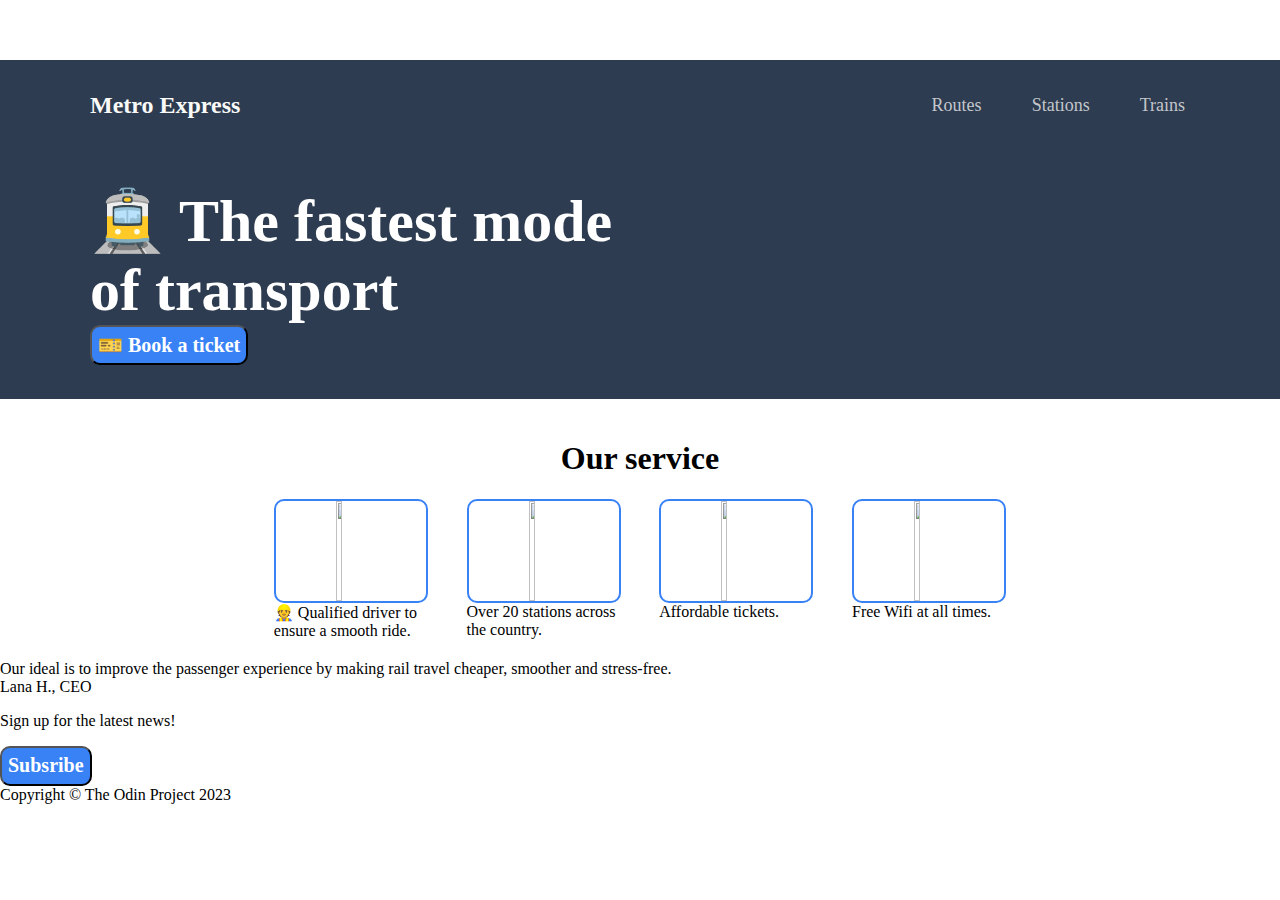
==== Landing_page/index.html @ eb23e8ab "Add files via upload" ====
<!DOCTYPE html>
<html lang="en">

<head>
    <meta charset="UTF-8">
    <meta http-equiv="X-UA-Compatible" content="IE=edge">
    <meta name="viewport" content="width=device-width, initial-scale=1.0">
    <meta name="apple-mobile-web-app-capable" content="yes">
    <meta name="apple-mobile-web-app-status-bar-style" content="black">
    <link rel="stylesheet" href="styles.css">
    <link rel="icon" 
        href="data:image/svg+xml, <svg xmlns="%22http://www.w3.org/2000/svg%22 viewBox="%220 0 100 100%22><text y=%22.9em%22 font-size=%2290%22></text></svg>">
    <title>Metro Express</title>
</head>        

<body>
    <div class="top-section">
        <div class="header">
            <div class="header-logo">
                Metro Express
            </div>
            <div class="header-links">
                <ul>
                    <li>Routes</li>
                    <li>Stations</li>
                    <li>Trains</li>
                </ul>
            </div>
        </div>
        <div class="top-subsection">
            <div class="top-text">
                <div class="title">🚊 The fastest mode of transport</div>
            </div>
            <button class="mybutton">🎫 Book a ticket</button>
        </div>
        <div class="top-image">
            <img src="img/train-platform.png" alt="">
        </div>
    </div>
    <div class="intro-section">
        <h1 class="heading">Our service</h1>
        <div class="grid">
            <div class="image-container">
                <div class="image-box">
                    <img src="img/driver.png" alt="">
                </div>
                <div class="image-caption">
                    👷 Qualified driver to ensure a smooth ride.
                </div>
            </div>

            <div class="image-container">
                <div class="image-box">
                    <img src="img/railway-station.png" alt="">
                </div>
                
                <div class="image-caption">
                    Over 20 stations across the country.
                </div>
            </div>
            
            <div class="image-container">
                <div class="image-box">
                    <img src="img/ticket-window.png" alt="">
                </div>
                
                <div class="image-caption">
                    Affordable tickets.
                </div>
            </div>
            
            <div class="image-container">
                <div class="image-box">
                    <img src="img/wifi-signal.png" alt="">
                </div>
                
                <div class="image-caption">
                    Free Wifi at all times.
                </div>
            </div>
        </div>
    </div>
    
    <div class="quote-section">
        <div class="quote-container">
            <div class="quote-text">
                Our ideal is to improve the passenger experience by making rail travel cheaper, smoother and stress-free.
            </div> 
      
            <div class="quote-owner">
                Lana H., CEO
            </div> 
        </div>
    </div>
    
    <div class="sign-up-section">
        <div class="sign-up-box">
            <p>Sign up for the latest news!</p>
            <button class="mybutton">Subsribe</button>
        </div>
    </div>
    
    <div class="footer">
        Copyright &#169 The Odin Project 2023
    </div>

</body>

</html>
---- Landing_page/styles.css ----
@font-face {
    font-family: "truenoexbd";
    src: url(font/truenoexbd.otf);
}

@font-face {
    font-family: "truenoltit";
    src: url(font/truenoltit.otf);
}

@font-face {
    font-family: "truenobd";
    src: url(font/truenobd.otf);
}

body{
    display: flex;
    flex-direction: column;
    flex-wrap: wrap;
    margin: 0;
    padding: 0;
    align-items: space-around;
    font-family: "truenoexbd";

}

.top-section{
    padding-left: 90px;
    padding-right: 90px;
    display: flex;
    flex-direction: column;
    justify-content: space-between;
    /* height: 100vh; */
    height: auto;
    /* border: 5px solid tomato; */
    background-color: #2d3c50;
    color: white;
}

.header{
    height: 10vh;
    display: flex;
    justify-content: space-between;
    align-items: center;
    /* margin-left: 90px; */
    /* margin-left: 90px; */

    /* padding-left: 90px; */
    /* padding-right: 90px; */
    /* margin-top: 10px; */
    /* border: 1px solid rgb(0, 236, 142); */
}

.header-logo{
    font-size: 24px;
    font-weight: 900;
    color: #F9FAF8;
}

.header-links{
     /* border: 5px solid blue; */
     width: 50%;
     justify-self: flex-end;
     font-size: 18px;
     color: #c4c6cb;
}

.header-links ul{
     /* border: 5px solid red; */
     display: flex;
     justify-content: flex-end;
     margin: 0;
     padding: 0;

     list-style-type: none;

}

.header-links ul li{
    margin-left: 40px; 
    /* border: 5px solid white; */
    transition: all .5s ease;
    /* padding-left: 3px; */
    /* padding-right: 7px; */
    border-radius: 10px;
    padding: 5px;
}

.header-links ul li:hover{
    color: #001f3f
    background-color:#fff;
}

.top-subsection .top-text .title{
    font-size: 60px;
    font-weight: 900;
}

.top-image{
    display: flex;
    /* border: 5px solid rgb(226, 43, 150); */
    margin-left: 10px;
}

.top-image img{
    object-fit: contain;
    max-width: 100%;
}

.top-section{
    margin-top: 60px;
    display: flex;
    flex: 1;
    /* margin-left: 90px; */
    height: 90vh;
    /* border: 5px solid rgb(60, 243, 24); */
    justify-content: space-between;
}

.subtext{
    font-family: "truenobd";
    margin-top: 15px;
    font-size: 25px;
}

.top-text{
    display: flex;
    flex-direction: column;
    width: 50%;
    /* height: 50%; */
    align-self: center;
    /* border: 5px solid blueviolet; */
}

.top-text .mybutton{
    border: 1px solid #2d3c50;
    width: 60%;
    /* flex-basis: 50px; */
}

.mybutton{
    display: flex;
    justify-content: center;
    align-items: center;
    height: 40px;

    transition: all .5s ease;
    font-family: "truenoexbd";
    font-size: 20px;
    background-color: #3882f6;
    border-radius: 10px;
    /* margin: 10px; */
    color: white;
    font-weight: bold;
    flex-grow: 0;
}

.mybutton:hover{
    color: #001f3f;
    background-color: #fff;

}


.top-text .mybutton{
    margin-top: 20px;
    margin-bottom: 20px;
}

/* intro section */
.intro-section{
    display: flex;
    flex-direction: column;
    align-items: center;
    /* justify-content: center; */
    height: auto;
    padding-top: 20px;
    padding-bottom: 20px;
    /* margin-bottom: 40px; */
    /* border: 2px solid red; */
}

.grid{
    /* border: 5px solid bisque; */
    display: flex;
    justify-content: space-around;
    /* align-items: center; */
}

.image-container{
    display: flex;
    flex-direction: column;
    /* flex: 1; */
    width: 20%;
    /* border: 3px solid red; */
}

.image-box{
    display: flex;
    flex-direction: center;
    justify-content: center;
    height: 100px;
    border: 2px solid #3882F6;
    border-radius: 10px;
}

.image-box img{
    width: 20%;
    height: 100px;
}

.image-caption{
    font-family: "truenoltit";
}
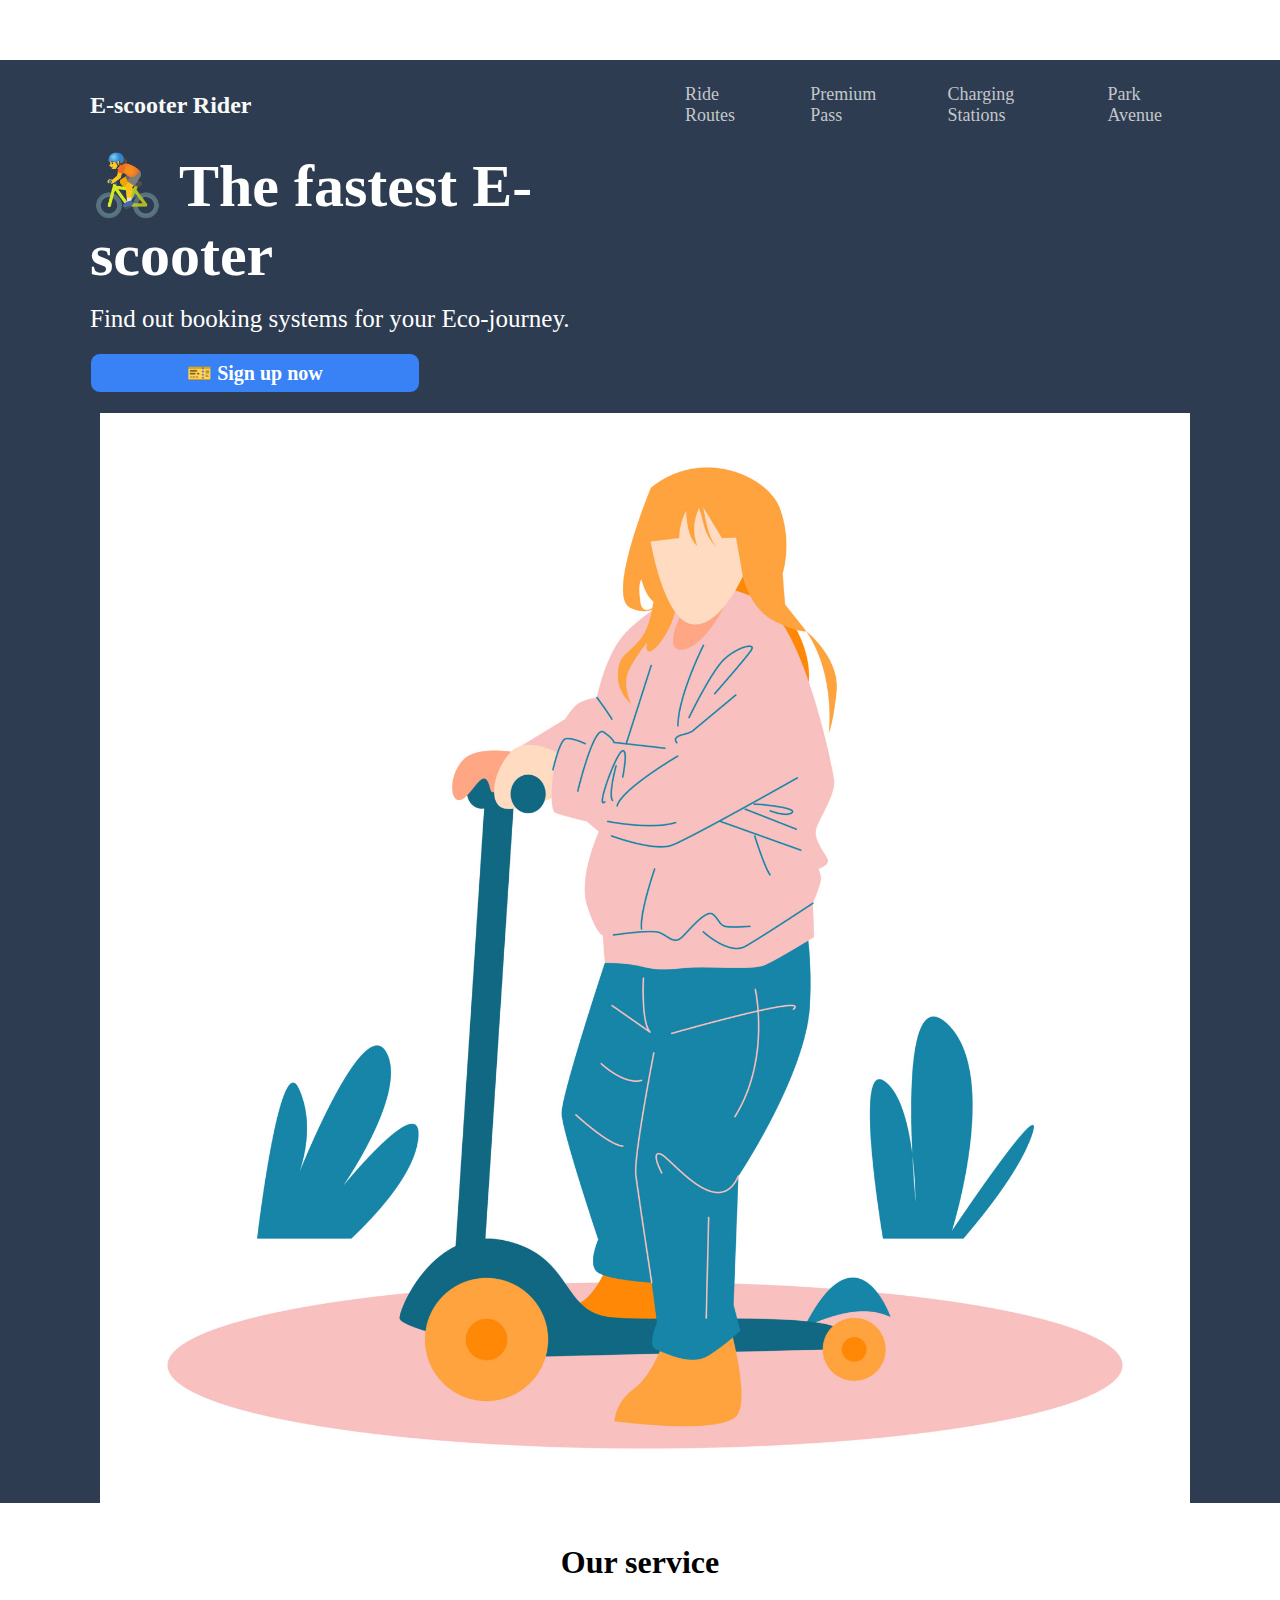
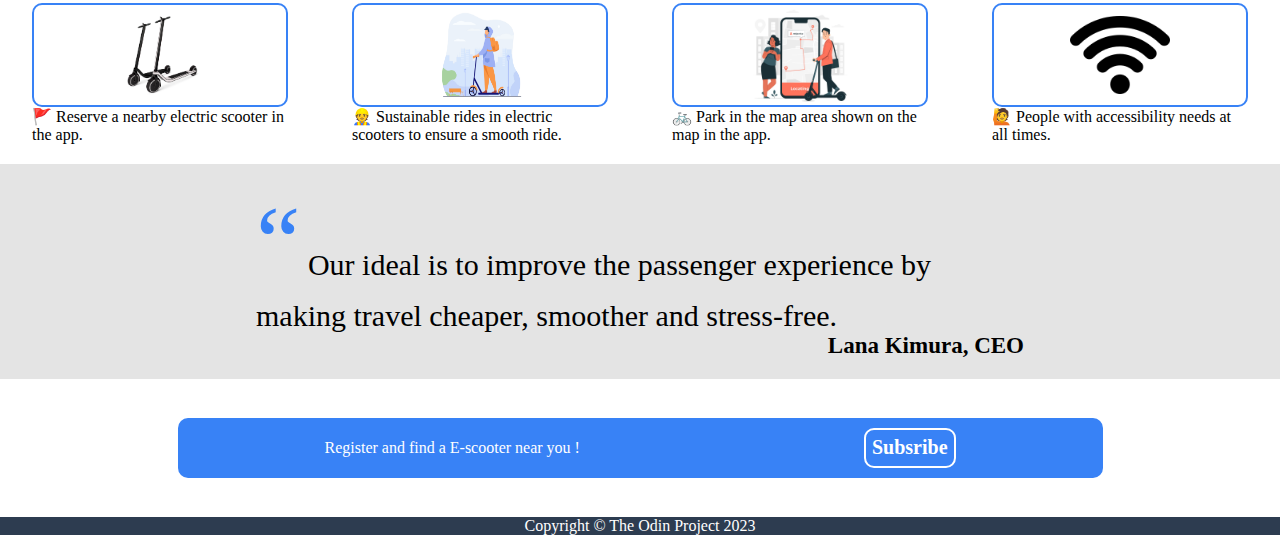
==== commit 8081f5fe: "Add files via upload" ====
--- a/Landing_page/index.html
+++ b/Landing_page/index.html
@@ -10,31 +10,33 @@
     <link rel="stylesheet" href="styles.css">
     <link rel="icon" 
         href="data:image/svg+xml, <svg xmlns="%22http://www.w3.org/2000/svg%22 viewBox="%220 0 100 100%22><text y=%22.9em%22 font-size=%2290%22></text></svg>">
-    <title>Metro Express</title>
+    <title>E-scooter  Rider</title>
 </head>        
 
 <body>
     <div class="top-section">
         <div class="header">
             <div class="header-logo">
-                Metro Express
+                E-scooter  Rider
             </div>
             <div class="header-links">
                 <ul>
-                    <li>Routes</li>
-                    <li>Stations</li>
-                    <li>Trains</li>
+                    <li>Ride Routes</li>
+                    <li>Premium Pass</li>
+                    <li>Charging Stations</li>
+                    <li>Park Avenue</li>
                 </ul>
             </div>
         </div>
         <div class="top-subsection">
             <div class="top-text">
-                <div class="title">🚊 The fastest mode of transport</div>
+                <div class="title">🚴 The fastest E-scooter</div>
+                <div class="subtext">Find out booking systems for your Eco-journey.</div>
+                <button class="mybutton">🎫 Sign up now</button>
             </div>
-            <button class="mybutton">🎫 Book a ticket</button>
-        </div>
-        <div class="top-image">
-            <img src="img/train-platform.png" alt="">
+            <div class="top-image">
+                <img src="img/rental-escooter.png" alt="">
+            </div>
         </div>
     </div>
     <div class="intro-section">
@@ -42,40 +44,39 @@
         <div class="grid">
             <div class="image-container">
                 <div class="image-box">
-                    <img src="img/driver.png" alt="">
+                    <img src="img/escooter.png" alt="">
                 </div>
                 <div class="image-caption">
-                    👷 Qualified driver to ensure a smooth ride.
+                    🚩 Reserve a nearby electric scooter in the app.                    
                 </div>
             </div>
 
             <div class="image-container">
                 <div class="image-box">
-                    <img src="img/railway-station.png" alt="">
+                    <img src="img/riding.png" alt="">
                 </div>
-                
                 <div class="image-caption">
-                    Over 20 stations across the country.
+                    👷 Sustainable rides in electric scooters to ensure a smooth ride.
                 </div>
             </div>
             
             <div class="image-container">
                 <div class="image-box">
-                    <img src="img/ticket-window.png" alt="">
+                    <img src="img/location.png" alt="">
                 </div>
                 
                 <div class="image-caption">
-                    Affordable tickets.
+                    🚲 Park in the map area shown on the map in the app.
                 </div>
             </div>
             
             <div class="image-container">
                 <div class="image-box">
-                    <img src="img/wifi-signal.png" alt="">
+                    <img src="img/wifi.png" alt="">
                 </div>
                 
                 <div class="image-caption">
-                    Free Wifi at all times.
+                    🙋  People with accessibility needs at all times.
                 </div>
             </div>
         </div>
@@ -84,18 +85,17 @@
     <div class="quote-section">
         <div class="quote-container">
             <div class="quote-text">
-                Our ideal is to improve the passenger experience by making rail travel cheaper, smoother and stress-free.
+                Our ideal is to improve the passenger experience by making travel cheaper, smoother and stress-free.
             </div> 
-      
             <div class="quote-owner">
-                Lana H., CEO
+                Lana Kimura, CEO
             </div> 
         </div>
     </div>
     
     <div class="sign-up-section">
         <div class="sign-up-box">
-            <p>Sign up for the latest news!</p>
+            <p>Register and find a E-scooter near you !</p>
             <button class="mybutton">Subsribe</button>
         </div>
     </div>
--- a/Landing_page/styles.css
+++ b/Landing_page/styles.css
@@ -205,10 +205,283 @@
 }
 
 .image-box img{
-    width: 20%;
+    width: 100px;
     height: 100px;
 }
 
 .image-caption{
     font-family: "truenoltit";
+}
+
+/* quote section */
+.quote-section {
+    display: flex;
+    justify-content: center;
+    align-items: center;
+
+    font-family: "truenoltit";
+    background-color: rgb(228, 228, 228);
+}
+
+
+.quote-container{
+    /* border: 5px solid palegreen; */
+    display: flex;
+    width: 60%;
+    flex-direction: column;
+    padding: 20px;
+}
+
+
+.quote-text{
+    font-size: 30px;
+    font-size: italic;
+    /* border: 1px solid red; */
+}
+
+.quote-text:before{
+    content: open-quote;
+    display: inline;
+    font-size: 100px;
+    color: #3882F6;
+}
+
+.quote-owner{
+    font-size: 23px;
+    font-weight: bold;
+    /* border: 1px solid grey; */
+    align-self: flex-end;
+}
+
+/* sign-up section */
+.sign-up-section{
+    color:white;
+    display: flex;
+    flex: 1;
+    /* border: 5px solid green; */
+    justify-content: center;
+    align-items: center;
+    padding: 30px;
+
+}
+
+.sign-up-box{
+    display: flex;
+    justify-content: space-around;
+    align-items: center;
+    padding: 5px;
+    
+    background-color: #3882F6;
+    /* font-weight: bold; */
+    border-radius: 10px;
+    
+    width: 75%;
+    /* height: 100px; */
+    /* border: 1px solid violet; */
+}
+
+.sign-up-box .mybutton{
+    border: 2px solid white;
+}
+
+
+.footer{
+    background-color: #2d3c50;
+    color: white;
+    justify-self: flex-end;
+    text-align: center;
+    /* height: 20vh; */
+    /* border: 5px solid fuchsia; */
+}
+
+/* responsive design */
+@media screen and (max-width: 890px){
+    .header{
+        flex-direction: column;
+        margin-left: 0;
+        /* padding: 0; */
+        /* border: 2px solid rgb(0, 236, 142); */
+    }
+
+    .header-logo{
+        text-align: center;
+    }
+
+    .header-links{
+        width: 100%;
+    }
+
+    .header-links ul{
+        /* border: 5px solid red; */
+        width: 100%;
+        justify-content: space-around;
+        margin: 0;
+    }
+
+    .header-links ul li{
+        margin-left: 0;
+        /* margin-left: 10px; */
+        /* justify-content: space-between; */
+    }
+
+    .top-section{
+        display: flex;
+        flex-direction: column;
+        gap: 1em;
+        height: auto;
+        width: 100%;
+        background-color: #2d3c50;
+        color: white;
+        padding-left: 0px;
+        padding-right: 0px;
+    }
+
+    .top-subsection{
+        /* margin-left: 40px; */
+        /* height: auto; */
+        margin-left: 0px;
+        margin-top: 5px;
+        /* align-self: flex-start; */
+        display: flex;
+        flex-direction: column;
+        /* align-self: flex-start; */
+        display: flex;
+        flex-direction: column;
+    }
+
+
+    .top-text{
+        display: flex;
+        flex-direction: column;
+        /* justify-content: center; */
+        width: 100%;
+        align-items: center;
+        text-align: center;
+        /* margin: 0; */
+        /* border: 5px solid black; */
+    }
+
+    
+    .top-image{
+        justify-content: center;
+        order: -1;
+        margin-left: 0px;
+    }
+
+    .top-image img{
+        object-fit: contain;
+        /* max-width: 60vh; */
+        width: 60%;
+        /* max-width: 100%; */
+    }
+
+    .intro-section{
+        display: flex;
+        flex-direction: column;
+        align-items: center;
+        height: auto;
+    }
+
+    .grid{
+        display: flex;
+        flex-direction: column;
+        gap: 2em;
+        justify-content: center;
+    }
+
+
+    .image-container{
+        display: flex;
+        flex-direction: column;
+        width: auto;
+    }
+
+    .sign-up-box{
+        flex-direction: column;
+    }
+
+    .quote-text{
+        font-size: 25px;
+    }
+
+    .quote-text::before{
+        font-size: 80px;
+    }
+
+    .quote-owner{
+        font-size: 15px;
+    }
+
+    @media screen and (max-width:450px) {
+        .top-section{
+            justify-content: flex-start;
+            align-items: center;
+            /* border: 5px solid lightcoral; */
+        }
+    }
+
+    .header{
+        /* border: 5px solid lightcoral; */
+        margin-left: 0;
+        height: auto;
+        padding: 0;
+        margin: 0;
+        /* padding-left: 10px; */
+        /* justify-self: flex-start; */
+        align-self: flex-start;
+    }
+
+
+    .header-logo{
+        /* border: 5px solid blue; */
+        /* justify-self: center; */
+    }
+
+    .header-links ul{
+        /* border: 5px solid lightcoral; */
+        flex-direction: column;
+        /* justify-content: center; */
+        /* align-items: center; */
+        justify-self: flex-start;
+    }
+
+    .header-links ul li{
+        /* font-size: 15px; */
+        margin-left: 0px;
+        list-style-type: circle;
+        /* border: 3px solid; */
+    }
+
+
+    .top-subsection .top-text .title,
+    .intro-section .heading{
+        font-size: 26px;
+        font-weight: 900;
+    }
+
+    .top-image img{
+        width: auto;
+    }
+
+    .subtext,
+    .image-caption,
+    .footer,
+    .sign-up-section{
+        font-size: 13px;
+    }
+
+    .mybutton{
+        height: auto;
+        width: auto;
+        font-size: 15px;
+    }
+
+    .quote-text{
+        font-size: 15px;
+    }
+
+    .quote-text::before{
+        font-size: 50px;
+    }
+
 }